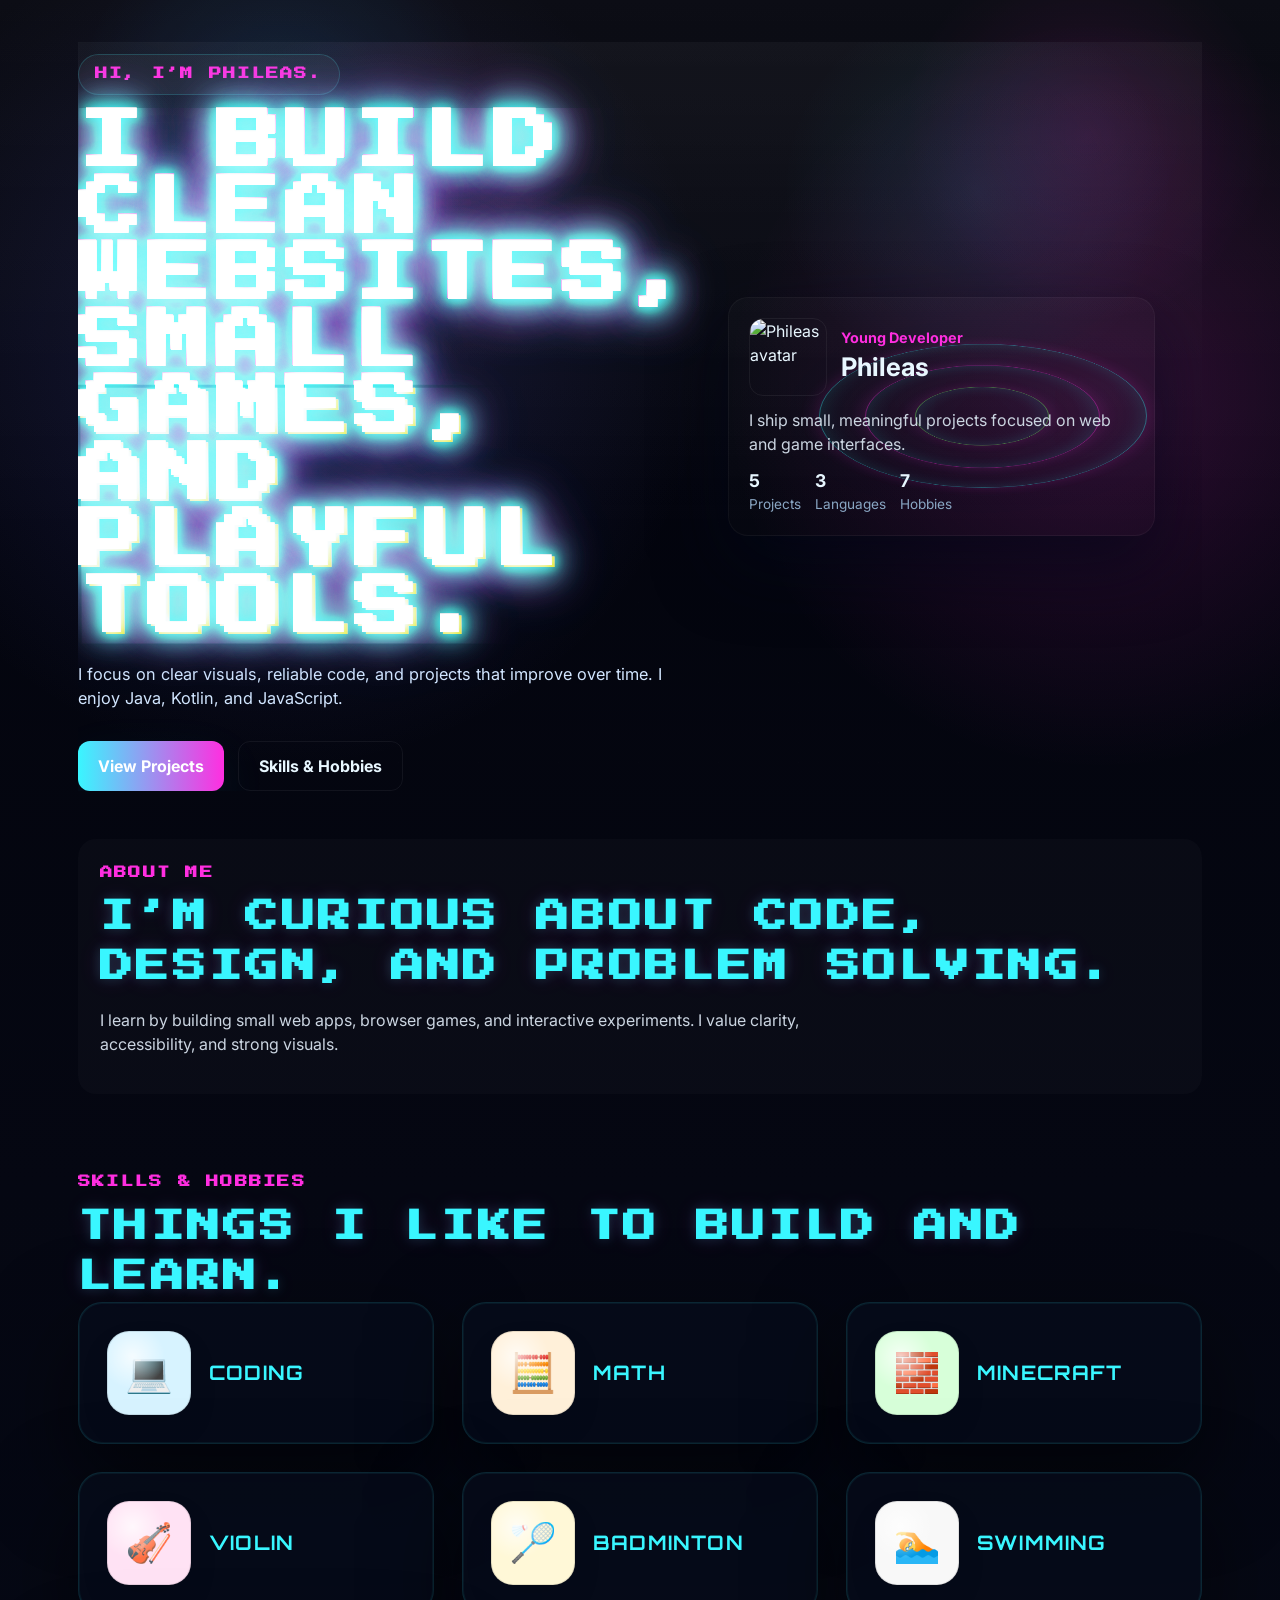
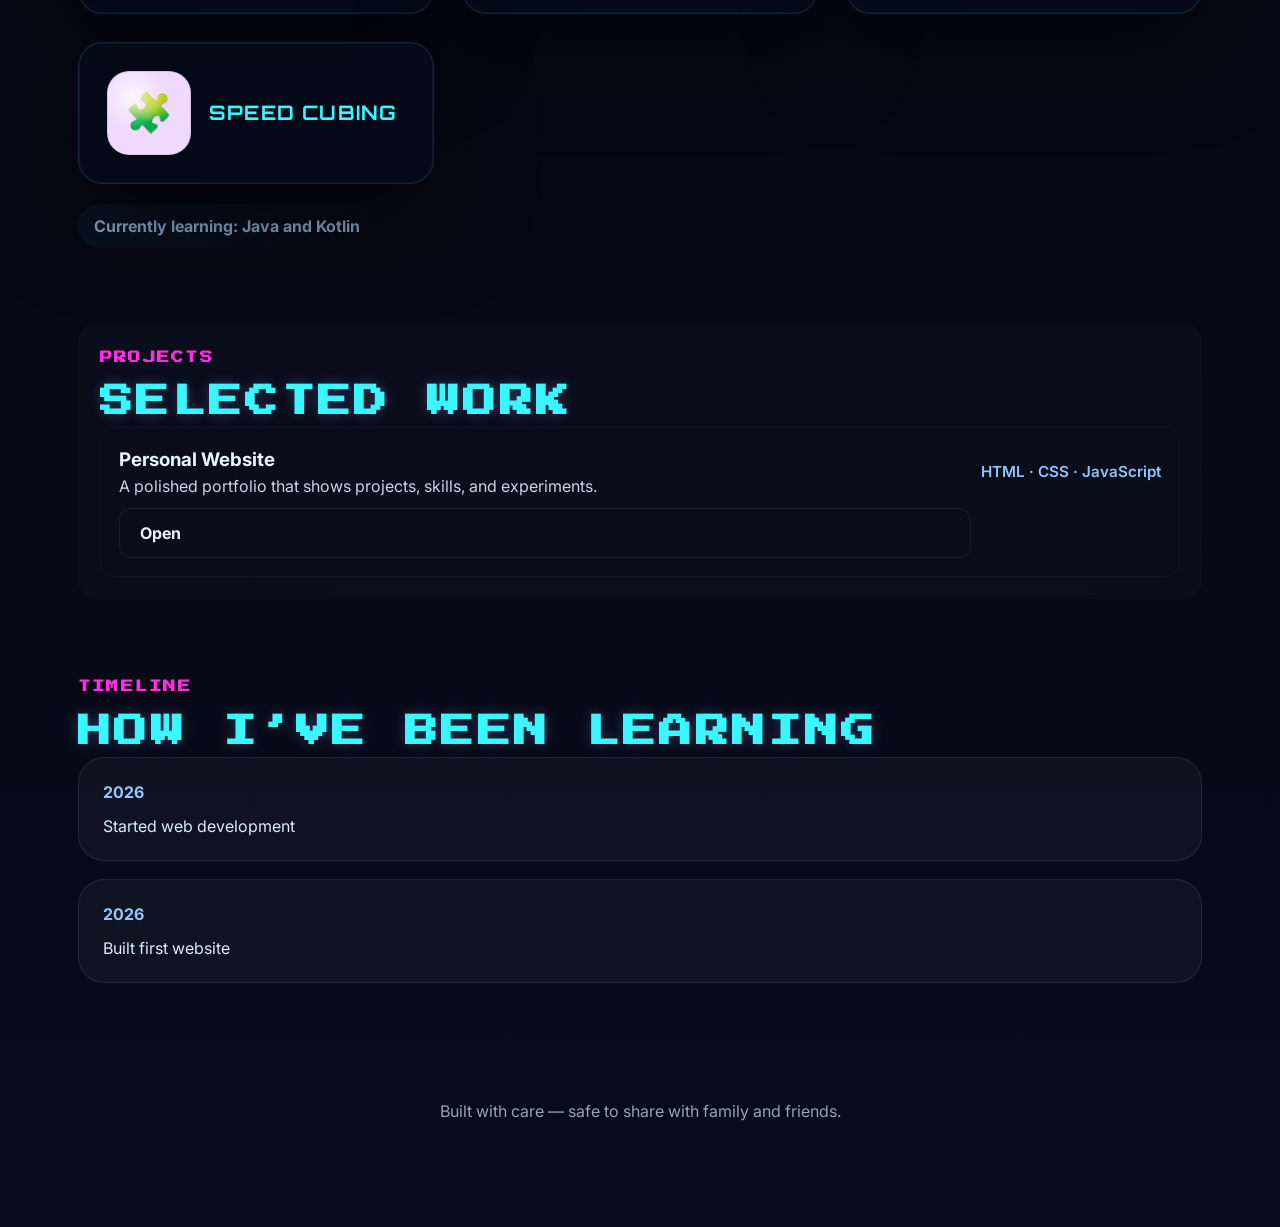
==== index.html @ 3a6cdeaa "Add files" ====
<!DOCTYPE html>
<html lang="en">
  <head>
    <meta charset="utf-8" />
    <meta name="viewport" content="width=device-width, initial-scale=1" />
    <title>Phileas — Young Creator</title>
    <link rel="preconnect" href="https://fonts.googleapis.com">
    <link rel="preconnect" href="https://fonts.gstatic.com" crossorigin>
    <link href="https://fonts.googleapis.com/css2?family=Orbitron:wght@400;700&family=Press+Start+2P&family=Inter:wght@400;600;700&display=swap" rel="stylesheet">
    <link rel="stylesheet" href="style.css">
  </head>
  <body>
    <div class="scroll-energy-bar" aria-hidden="true"></div>
    <div class="wrapper">
      <main class="container">
        <canvas id="cyberpunk-bg" class="cyberpunk-canvas" aria-hidden="true"></canvas>
        <section class="hero-section">
          <div class="hero-copy">
            <p class="eyebrow">Hi, I’m Phileas.</p>
            <h1 class="hero-title neon" data-text="I build clean websites, small games, and playful tools.">I build clean websites, small games, and playful tools.</h1>
            <p class="hero-text">I focus on clear visuals, reliable code, and projects that improve over time. I enjoy Java, Kotlin, and JavaScript.</p>
            <div class="hero-buttons">
              <a class="button button-primary" href="#projects">View Projects</a>
              <a class="button button-secondary" href="#skills">Skills & Hobbies</a>
            </div>
          </div>
          <aside class="hero-panel">
            <div class="holo-orbit" aria-hidden="true">
              <span></span>
              <span></span>
              <span></span>
            </div>
            <div class="profile-card">
              <div class="profile-top">
                <img class="avatar" src="https://via.placeholder.com/96" alt="Phileas avatar">
                <div>
                  <span class="profile-tag">Young Developer</span>
                  <h2>Phileas</h2>
                </div>
              </div>
              <p class="profile-blurb">I ship small, meaningful projects focused on web and game interfaces.</p>
              <div class="profile-stats">
                <div><strong>5</strong><span>Projects</span></div>
                <div><strong>3</strong><span>Languages</span></div>
                <div><strong>7</strong><span>Hobbies</span></div>
              </div>
            </div>
          </aside>
        </section>

        <section id="about" class="section section-light">
          <div class="section-heading">
            <span class="section-label">About me</span>
            <h2>I’m curious about code, design, and problem solving.</h2>
          </div>
          <p class="section-description">I learn by building small web apps, browser games, and interactive experiments. I value clarity, accessibility, and strong visuals.</p>
        </section>

        <section id="skills" class="section cyberpunk">
          <div class="section-heading">
            <span class="section-label">Skills & Hobbies</span>
            <h2 class="neon">Things I like to build and learn.</h2>
          </div>

          <div class="skill-grid">
            <button class="skill-card" type="button" data-title="Coding" data-detail="Building projects in Java, Kotlin and JavaScript — web apps, tools, and game logic." data-image="Coding mockup">
              <span class="skill-icon">💻</span>
              <div class="skill-content"><h3>CODING</h3></div>
            </button>

            <button class="skill-card" type="button" data-title="Math" data-detail="Using math to design mechanics and solve problems." data-image="Math visuals">
              <span class="skill-icon">🧮</span>
              <div class="skill-content"><h3>MATH</h3></div>
            </button>

            <button class="skill-card" type="button" data-title="Minecraft" data-detail="Creative and technical Minecraft builds and redstone systems." data-image="Minecraft builds">
              <span class="skill-icon">🧱</span>
              <div class="skill-content"><h3>MINECRAFT</h3></div>
            </button>

            <button class="skill-card" type="button" data-title="Violin" data-detail="Practicing violin pieces and performing." data-image="Violin practice">
              <span class="skill-icon">🎻</span>
              <div class="skill-content"><h3>VIOLIN</h3></div>
            </button>

            <button class="skill-card" type="button" data-title="Badminton" data-detail="Fast matches, drills, and fitness." data-image="Badminton action">
              <span class="skill-icon">🏸</span>
              <div class="skill-content"><h3>BADMINTON</h3></div>
            </button>

            <button class="skill-card" type="button" data-title="Swimming" data-detail="Training in the pool, building stamina, and improving technique." data-image="Swimming practice">
              <span class="skill-icon">🏊</span>
              <div class="skill-content"><h3>SWIMMING</h3></div>
            </button>

            <button class="skill-card" type="button" data-title="Speed Cubing" data-detail="Solving Rubik's cubes quickly with practiced algorithms." data-image="Speed cubing">
              <span class="skill-icon">🧩</span>
              <div class="skill-content"><h3>SPEED CUBING</h3></div>
            </button>
          </div>

          <div class="learning-pill">Currently learning: Java and Kotlin</div>

          <div class="skill-modal-overlay" aria-hidden="true">
            <div class="skill-modal" role="dialog" aria-modal="true" aria-labelledby="skill-modal-title">
              <button class="skill-modal-close" type="button" aria-label="Close">×</button>
              <span class="skill-modal-tag">Hobby</span>
              <h3 id="skill-modal-title" class="skill-modal-title">Title</h3>
              <div class="skill-modal-body">
                <div class="skill-modal-image">Image preview</div>
                <div>
                  <p class="skill-modal-text">Details will appear here when you click a card.</p>
                </div>
              </div>
            </div>
          </div>
        </section>

        <section id="projects" class="section section-light">
          <div class="section-heading">
            <span class="section-label">Projects</span>
            <h2>Selected work</h2>
          </div>
          <div class="project-grid">
            <article class="project-card">
              <div class="project-body">
                <h3>Personal Website</h3>
                <p>A polished portfolio that shows projects, skills, and experiments.</p>
              </div>
              <div class="project-meta">HTML · CSS · JavaScript</div>
              <a class="button button-secondary" href="#" aria-label="Open project">Open</a>
            </article>
          </div>
        </section>

        <section id="timeline" class="section">
          <div class="section-heading">
            <span class="section-label">Timeline</span>
            <h2>How I’ve been learning</h2>
          </div>
          <div class="timeline-list">
            <div class="timeline-item"><time>2026</time><p>Started web development</p></div>
            <div class="timeline-item"><time>2026</time><p>Built first website</p></div>
          </div>
        </section>
      </main>

      <footer class="footer">
        <div class="footer-inner"><p>Built with care — safe to share with family and friends.</p></div>
      </footer>
    </div>

    <script src="script.js"></script>
  </body>
</html>
---- style.css ----
:root{
  --bg-1:#03040b;
  --bg-2:#070c1a;
  --bg-3:#050712;
  --text:#e8f7ff;
  --muted:#8aa7c4;
  --accent-1:#39f6ff;
  --accent-2:#ff2ee0;
  --accent-3:#8a5cff;
  --accent-4:#7cff69;
  --accent-5:#ffd500;
  --accent-6:#6eb7ff;
  --panel:rgba(5,8,20,0.82);
  --panel-strong:rgba(8,12,28,0.95);
  --border-glow:rgba(57,246,255,0.16);
  color-scheme:dark;
  font-family:'Inter',system-ui,-apple-system,'Segoe UI',Roboto,'Helvetica Neue',Arial;
  background:radial-gradient(circle at 18% 12%,rgba(57,246,255,0.1),transparent 18%),radial-gradient(circle at 88% 14%,rgba(255,46,224,0.08),transparent 16%),var(--bg-1);
  color:var(--text);
  font-size:16px;
  line-height:1.5;
}

*{box-sizing:border-box}
body, body *{user-select:none;-webkit-user-select:none}
html{scroll-behavior:smooth}
body{margin:0;min-height:100vh;background:radial-gradient(circle at 22% 12%,rgba(99,102,241,0.18),transparent 16%),radial-gradient(circle at 86% 14%,rgba(255,46,224,0.16),transparent 14%),linear-gradient(180deg,#02030b,#050712 42%,#070c1a);}color:var(--text);}
body::before{content:'';position:fixed;inset:0;background-image:linear-gradient(rgba(255,255,255,0.06) 1px,transparent 1px),linear-gradient(90deg,rgba(255,255,255,0.06) 1px,transparent 1px);background-size:120px 120px;opacity:.16;pointer-events:none;}
body::after{content:'';position:fixed;inset:0;background:radial-gradient(circle at 22% 12%,rgba(56,189,248,0.16),transparent 16%),radial-gradient(circle at 85% 15%,rgba(255,46,224,0.16),transparent 14%),linear-gradient(180deg,rgba(255,255,255,0.05),transparent 60%);opacity:.72;pointer-events:none;mix-blend-mode:screen;animation:bgPulse 10s infinite alternate;}

.hero-section{display:grid;grid-template-columns:1.1fr 0.9fr;gap:28px;align-items:center;position:relative;overflow:hidden;min-height:500px;z-index:2}
.hero-section::before{content:'';position:absolute;inset:0;background:radial-gradient(circle at 30% 20%,rgba(255,46,224,0.12),transparent 20%),radial-gradient(circle at 80% 20%,rgba(56,189,248,0.1),transparent 18%),linear-gradient(180deg,rgba(255,255,255,0.04),transparent 65%);pointer-events:none;mix-blend-mode:screen;}
.hero-section::after{content:'';position:absolute;inset:0;background-image:linear-gradient(rgba(255,255,255,0.06) 1px,transparent 1px),linear-gradient(90deg,rgba(255,255,255,0.06) 1px,transparent 1px);background-size:80px 80px;opacity:.12;pointer-events:none;transform:translateZ(0);}

.wrapper{max-width:1180px;margin:0 auto;padding:42px 28px 56px}
.container{display:flex;flex-direction:column;gap:48px;position:relative;}

.hero-copy{max-width:680px}
.eyebrow{display:inline-block;margin-bottom:14px;padding:10px 16px;background:rgba(255,255,255,0.04);border:1px solid rgba(57,246,255,0.18);border-radius:999px;color:var(--accent-2);font-family:'Press Start 2P',monospace;font-weight:700;font-size:.78rem;letter-spacing:.18em;text-transform:uppercase;}
.hero-title{margin:0;font-family:'Press Start 2P','Orbitron',sans-serif;font-size:clamp(2.8rem,5vw,4.8rem);line-height:1.04;letter-spacing:.16em;text-transform:uppercase;color:#fff;position:relative;}
.hero-title.neon{color:#f4f8ff;text-shadow:0 0 12px rgba(57,246,255,0.85),0 0 28px rgba(57,246,255,0.7),0 0 45px rgba(255,46,224,0.6),0 0 65px rgba(138,92,255,0.35);animation:neon-flicker 2.3s infinite alternate;filter:brightness(1.3) saturate(1.2) drop-shadow(0 0 12px rgba(57,246,255,0.7));letter-spacing:0.08em;}
.hero-title.neon::before,.hero-title.neon::after{content:attr(data-text);position:absolute;left:0;top:0;width:100%;height:100%;opacity:.85;mix-blend-mode:screen;}
.hero-title.neon::before{color:var(--accent-2);clip-path:inset(0 0 48% 0);transform:translate(-1px,-1px) skew(-0.4deg);animation:glitch 1.9s infinite linear alternate-reverse, huePulse 3.4s infinite alternate;}
.hero-title.neon::after{color:var(--accent-5);clip-path:inset(52% 0 0 0);transform:translate(2px,2px) skew(0.4deg);animation:glitch 1.5s infinite linear alternate-reverse, hueShift 3.2s infinite alternate;}
.hero-text{margin:20px 0 30px;color:#d2e6ff;font-size:1.02rem;max-width:680px;}
.hero-buttons{display:flex;flex-wrap:wrap;gap:14px}

.button{display:inline-flex;align-items:center;gap:10px;padding:12px 20px;border-radius:12px;font-weight:700;text-decoration:none;border:none;cursor:pointer}
.button-primary{background:linear-gradient(90deg,var(--accent-1),var(--accent-2));color:#fff;box-shadow:0 18px 50px rgba(56,189,248,0.08)}
.button-secondary{background:transparent;color:var(--text);border:1px solid rgba(255,255,255,0.06)}
.button:hover{transform:translateY(-3px)}

.hero-panel{display:flex;justify-content:flex-end}
.profile-card{width:100%;padding:20px;border-radius:20px;background:linear-gradient(180deg,rgba(255,255,255,0.02),rgba(255,255,255,0.01));border:1px solid rgba(255,255,255,0.04);box-shadow:0 28px 70px rgba(2,6,23,0.6)}
.profile-top{display:flex;gap:14px;align-items:center}
.avatar{width:78px;height:78px;border-radius:14px;object-fit:cover;border:1px solid rgba(255,255,255,0.06)}
.profile-tag{display:block;color:var(--accent-2);font-weight:700;font-size:.9rem}
.profile-card h2{margin:0;font-size:1.6rem}
.profile-blurb{color:#cbd5e1;margin:12px 0}
.profile-stats{display:flex;gap:14px;margin-top:12px}
.profile-stats div{display:flex;flex-direction:column}
.profile-stats strong{font-size:1.1rem}
.profile-stats span{color:var(--muted);font-size:.85rem}

.section{padding:28px 0}
.section-light{background:rgba(255,255,255,0.02);border-radius:18px;padding:22px}
.section-label{display:inline-block;margin-bottom:10px;color:var(--accent-2);letter-spacing:.18em;text-transform:uppercase;font-weight:800;font-size:.78rem;font-family:'Press Start 2P',monospace;}
.section-heading h2{margin:0;font-family:'Press Start 2P','Orbitron',sans-serif;font-size:clamp(1.6rem,2.6vw,2.2rem);letter-spacing:.1em;color:var(--accent-1);text-transform:uppercase;text-shadow:0 0 12px rgba(57,246,255,0.18),0 0 22px rgba(255,46,224,0.14);}
.section-description{max-width:760px;color:#cbd5e1}

.skill-grid{display:grid;grid-template-columns:repeat(auto-fit,minmax(280px,1fr));gap:28px}
.skill-card{display:flex;flex-direction:row;align-items:center;gap:18px;padding:28px;border-radius:24px;background:rgba(7,11,26,0.82);border:1px solid rgba(57,246,255,0.12);box-shadow:0 34px 90px rgba(0,0,0,0.55),inset 0 0 0 1px rgba(57,246,255,0.06);transition:transform .18s ease,box-shadow .18s ease;cursor:pointer;text-align:left}
.skill-card:hover{transform:translateY(-6px);box-shadow:0 44px 120px rgba(0,0,0,0.6),0 0 50px rgba(57,246,255,0.1)}
.skill-icon{width:84px;height:84px;border-radius:22px;display:grid;place-items:center;font-size:2.4rem;color:#111;background:#f8f8f8;border:1px solid rgba(0,0,0,0.1);box-shadow:0 14px 30px rgba(0,0,0,0.08);position:relative;transition:transform .18s ease,box-shadow .18s ease}
.skill-icon::before{content:'';position:absolute;inset:0;background:radial-gradient(circle at 30% 30%,rgba(255,255,255,0.82),transparent 40%);border-radius:22px;opacity:0.9;pointer-events:none}
.skill-card:hover .skill-icon{transform:translateY(-2px);box-shadow:0 24px 50px rgba(0,0,0,0.14)}
.skill-card[data-title="Coding"] .skill-icon{background:#d7f3ff}
.skill-card[data-title="Math"] .skill-icon{background:#fff0d9}
.skill-card[data-title="Minecraft"] .skill-icon{background:#d7ffd9}
.skill-card[data-title="Violin"] .skill-icon{background:#ffe2f4}
.skill-card[data-title="Badminton"] .skill-icon{background:#fff8d7}
.skill-card[data-title="Speed Cubing"] .skill-icon{background:#f0d9ff}
.skill-content h3{margin:0;font-family:'Orbitron',sans-serif;font-size:1.25rem;letter-spacing:.06em;text-transform:uppercase;color:var(--accent-1)}
.skill-sub{margin:6px 0 0;color:var(--muted);font-size:.92rem}

.learning-pill{display:inline-flex;margin-top:20px;padding:10px 16px;border-radius:999px;background:linear-gradient(90deg,rgba(56,189,248,0.06),transparent);color:var(--muted);font-weight:700}

.project-grid{display:grid;grid-template-columns:repeat(auto-fit,minmax(260px,1fr));gap:18px}
.project-card{display:grid;grid-template-columns:1fr auto;gap:10px;padding:18px;border-radius:14px;background:var(--card);border:1px solid rgba(255,255,255,0.03);align-items:center}
.project-card h3{margin:0}
.project-meta{color:var(--accent-2);font-weight:700}

.timeline-list{display:grid;gap:12px}
.timeline-item{display:flex;gap:12px;align-items:center;padding:14px;border-radius:12px;background:rgba(255,255,255,0.02);border:1px solid rgba(255,255,255,0.03)}
.timeline-item time{color:var(--accent-1);font-weight:800}

.footer{margin-top:30px;padding:28px 0;text-align:center;color:var(--muted)}

/* modal */
.skill-modal-overlay{position:fixed;inset:0;display:none;align-items:center;justify-content:center;background:rgba(0,0,0,0.82);z-index:20000;padding:20px;isolation:isolate}
.skill-modal-overlay.open{display:flex}
.skill-modal{width:min(920px,96vw);background:linear-gradient(180deg,var(--bg-2),var(--bg-1));padding:26px;border-radius:16px;border:1px solid rgba(255,255,255,0.06);box-shadow:0 40px 140px rgba(2,6,23,0.8);max-height:92vh;overflow:auto}
.skill-modal-close{position:absolute;right:26px;top:18px;background:rgba(255,255,255,0.03);border:none;color:var(--text);width:40px;height:40px;border-radius:999px;font-size:1.2rem;cursor:pointer}
.skill-modal-tag{display:inline-block;color:var(--accent-2);font-weight:800;letter-spacing:.12em}
.skill-modal-title{margin:6px 0 0;font-size:clamp(1.6rem,2.6vw,2.4rem)}
.skill-modal-body{display:grid;gap:18px;margin-top:16px}
.skill-modal-image{min-height:220px;border-radius:12px;background:rgba(255,255,255,0.02);display:grid;place-items:center;color:var(--muted)}
.skill-modal-text{color:#dbeafe}

@keyframes glitch{0%{transform:translate(0,0) skew(0deg)}10%{transform:translate(-1px,-1px) skew(-0.4deg)}20%{transform:translate(1px,2px) skew(0.3deg)}30%{transform:translate(-1px,1px) skew(-0.2deg)}40%{transform:translate(2px,-2px) skew(0.5deg)}50%{transform:translate(-2px,1px) skew(-0.4deg)}60%{transform:translate(1px,-1px) skew(0.2deg)}70%{transform:translate(-1px,2px) skew(-0.5deg)}80%{transform:translate(1px,-2px) skew(0.3deg)}90%{transform:translate(-2px,1px) skew(-0.4deg)}100%{transform:translate(0,0) skew(0deg)}}

@keyframes neon-flicker{0%,100%{opacity:1;text-shadow:0 0 22px rgba(57,246,255,0.7),0 0 32px rgba(255,46,224,0.4),0 0 48px rgba(138,92,255,0.24)}8%{opacity:.9;text-shadow:0 0 12px rgba(57,246,255,0.4),0 0 18px rgba(255,46,224,0.22),0 0 26px rgba(138,92,255,0.16)}15%{opacity:.92;text-shadow:0 0 20px rgba(57,246,255,0.65),0 0 30px rgba(255,46,224,0.28),0 0 42px rgba(138,92,255,0.2)}25%{opacity:.86;text-shadow:0 0 10px rgba(57,246,255,0.33),0 0 14px rgba(255,46,224,0.18)}35%{opacity:.96;text-shadow:0 0 24px rgba(57,246,255,0.72),0 0 34px rgba(255,46,224,0.36)}50%{opacity:.88;text-shadow:0 0 14px rgba(57,246,255,0.48),0 0 20px rgba(255,46,224,0.26)}}

@keyframes hueShift{0%{filter:hue-rotate(0deg)}20%{filter:hue-rotate(18deg)}40%{filter:hue-rotate(-8deg)}60%{filter:hue-rotate(12deg)}80%{filter:hue-rotate(-10deg)}100%{filter:hue-rotate(0deg)}}

@keyframes huePulse{0%{opacity:.88;color:var(--accent-2);text-shadow:0 0 18px rgba(255,46,224,0.5),0 0 28px rgba(255,213,88,0.28)}25%{opacity:.94;color:var(--accent-5);text-shadow:0 0 22px rgba(255,213,88,0.65),0 0 34px rgba(56,189,248,0.32)}50%{opacity:.92;color:var(--accent-6);text-shadow:0 0 20px rgba(94,181,255,0.65),0 0 30px rgba(255,46,224,0.28)}75%{opacity:.96;color:var(--accent-4);text-shadow:0 0 24px rgba(124,255,105,0.6),0 0 36px rgba(255,213,88,0.22)}100%{opacity:.9;color:var(--accent-3);text-shadow:0 0 18px rgba(138,92,255,0.5),0 0 28px rgba(57,246,255,0.24)}}

@keyframes bgPulse{0%{opacity:.68}50%{opacity:.82}100%{opacity:.68}}

@media(max-width:900px){.hero-section{grid-template-columns:1fr}.hero-panel{justify-content:center}.skill-grid{grid-template-columns:repeat(auto-fit,minmax(220px,1fr))}}
@media(max-width:640px){.wrapper{padding:20px}.skill-card{flex-direction:column;align-items:center;text-align:center}}

/* legacy adjustments kept below for compatibility */
.project-card p{margin:0;color:#cbd5e1}
.project-meta{color:#93c5fd;font-size:0.95rem;font-weight:600}
.timeline-list{display:grid;gap:18px}
.timeline-item{display:grid;gap:10px;padding:22px 24px;border-radius:26px;background:rgba(255,255,255,0.04);border:1px solid rgba(255,255,255,0.08)}
.timeline-item time{color:#93c5fd;font-weight:700}
.timeline-item p{margin:0;color:#dbeafe}
.footer{margin-top:40px;padding:32px 0;text-align:center;color:#94a3b8}

@media (max-width: 900px){.hero-section{grid-template-columns:1fr}.hero-panel{justify-content:center}}
@media (max-width: 640px){.wrapper{padding:24px 16px 32px}.hero-copy h1{font-size:2.6rem}.project-card,.timeline-item,.skill-card,.section-light{padding:22px}}

.project-card p {
  margin: 0;
  color: #cbd5e1;
}

.project-meta {
  color: #93c5fd;
  font-size: 0.95rem;
  font-weight: 600;
}

.timeline-list {
  display: grid;
  gap: 18px;
}

.timeline-item {
  display: grid;
  gap: 10px;
  padding: 22px 24px;
  border-radius: 26px;
  background: rgba(255, 255, 255, 0.04);
  border: 1px solid rgba(255, 255, 255, 0.08);
}

.timeline-item time {
  color: #93c5fd;
  font-weight: 700;
}

.timeline-item p {
  margin: 0;
  color: #dbeafe;
}

.footer {
  margin-top: 40px;
  padding: 32px 0;
  text-align: center;
  color: #94a3b8;
}

@media (max-width: 900px) {
  .hero-section {
    grid-template-columns: 1fr;
  }
  .hero-panel {
    justify-content: center;
  }
}

@media (max-width: 640px) {
  .wrapper {
    padding: 24px 16px 32px;
  }
  .hero-copy h1 {
    font-size: 2.6rem;
  }
  .project-card,
  .timeline-item,
  .skill-card,
  .section-light {
    padding: 22px;
  }
}

/* Cyberpunk Canvas Background */
.cyberpunk-canvas {
  position: absolute;
  top: 0;
  left: 0;
  width: 100%;
  height: 100%;
  display: block;
  z-index: 0;
  opacity: 0.35;
  pointer-events: auto;
  filter: blur(0.8px);
}

/* Focus and accessibility styles for interactive cards and modal */
.skill-card:focus{outline:3px solid rgba(56,189,248,0.18);box-shadow:0 12px 40px rgba(56,189,248,0.06);transform:translateY(-6px)}
.skill-card:focus-visible{outline:3px solid rgba(56,189,248,0.28)}
.skill-card{transition:transform .18s ease,box-shadow .18s ease,outline-color .12s ease}
.skill-modal-close:focus{outline:3px solid rgba(138,92,255,0.14)}
.skill-modal{position:relative}


/* Glitch cursor */
@media (pointer: fine) {
  body.custom-cursor-enabled,
  body.custom-cursor-enabled * {
    cursor: none;
  }

  .glitch-cursor,
  .glitch-cursor-trail,
  .glitch-click-shard,
  .cursor-fire-particle,
  .cursor-shockwave,
  .cursor-screen-tear {
    position: fixed;
    left: 0;
    top: 0;
    pointer-events: none;
    z-index: 21000;
    mix-blend-mode: screen;
  }

  .glitch-cursor {
    width: 34px;
    height: 44px;
    opacity: 0;
    transform: translate3d(-100px, -100px, 0);
    transition: opacity .14s ease, filter .12s ease;
    filter: drop-shadow(0 0 10px rgba(57,246,255,.9)) drop-shadow(0 0 18px rgba(255,46,224,.55));
  }

  .glitch-cursor.is-visible {
    opacity: 1;
  }

  .glitch-cursor::before,
  .glitch-cursor::after,
  .glitch-cursor-core {
    content: "";
    position: absolute;
    inset: 0;
    clip-path: polygon(0 0, 0 37px, 9px 29px, 15px 43px, 21px 40px, 15px 27px, 30px 27px);
  }

  .glitch-cursor-core {
    background: linear-gradient(135deg, #f4f8ff 0%, #39f6ff 48%, #ff2ee0 100%);
    border: 1px solid rgba(255,255,255,.92);
    transition: transform .08s ease;
  }

  .glitch-cursor::before {
    background: #ff2ee0;
    transform: translate(3px, 1px);
    opacity: .72;
    animation: cursorGlitchA .72s steps(2, end) infinite;
  }

  .glitch-cursor::after {
    background: #39f6ff;
    transform: translate(-3px, -1px);
    opacity: .68;
    animation: cursorGlitchB .58s steps(2, end) infinite;
  }

  .glitch-cursor.is-hovering {
    filter: drop-shadow(0 0 14px rgba(124,255,105,.9)) drop-shadow(0 0 22px rgba(57,246,255,.65));
  }

  .glitch-cursor.is-clicking .glitch-cursor-core {
    animation: cursorClickGlitch .2s steps(2, end) infinite;
    transform: scale(.78) skew(-12deg);
  }

  .glitch-cursor-trail {
    width: 18px;
    height: 5px;
    opacity: 0;
    background: var(--trail-color, #39f6ff);
    box-shadow: 0 0 12px var(--trail-color, #39f6ff);
    transform: translate3d(-100px, -100px, 0);
  }

  .glitch-cursor-trail.is-active {
    animation: cursorTrail .42s steps(4, end) forwards;
  }

  .glitch-click-shard {
    width: 24px;
    height: 4px;
    background: var(--burst-color, #ff2ee0);
    box-shadow: 0 0 14px var(--burst-color, #ff2ee0), 0 0 26px rgba(255,255,255,.35);
    transform: translate(-50%, -50%);
    animation: cursorClickBurst .38s steps(5, end) forwards;
  }

  .cursor-shockwave {
    width: 18px;
    height: 18px;
    border: 2px solid rgba(57,246,255,.95);
    border-radius: 50%;
    box-shadow: 0 0 18px rgba(57,246,255,.85), inset 0 0 14px rgba(255,46,224,.5);
    transform: translate(-50%, -50%);
    animation: cursorShockwave .48s ease-out forwards;
  }

  .cursor-screen-tear {
    width: var(--tear-width, 160px);
    height: 6px;
    background: linear-gradient(90deg, transparent, rgba(57,246,255,.9), rgba(255,46,224,.95), transparent);
    box-shadow: 0 0 16px rgba(57,246,255,.8), 0 0 24px rgba(255,46,224,.55);
    transform: translate(-50%, -50%) skewX(-18deg);
    animation: cursorScreenTear .22s steps(3, end) forwards;
  }

  .cursor-fire-particle {
    width: var(--fire-size, 7px);
    height: var(--fire-size, 7px);
    border-radius: 50% 50% 45% 45%;
    background: radial-gradient(circle at 35% 30%, #fff7a8 0 18%, var(--fire-color, #ff7a18) 42%, #ff2d00 100%);
    box-shadow: 0 0 10px var(--fire-color, #ff7a18), 0 0 20px rgba(255,45,0,.55);
    transform: translate(-50%, -50%);
    animation: cursorFireFall var(--fire-duration, .78s) ease-in forwards;
  }
}

@keyframes cursorGlitchA {
  0%, 100% { transform: translate(3px, 1px); clip-path: polygon(0 0, 0 37px, 9px 29px, 15px 43px, 21px 40px, 15px 27px, 30px 27px); }
  34% { transform: translate(6px, -2px); clip-path: polygon(0 0, 0 16px, 30px 16px, 30px 25px, 14px 25px, 21px 40px, 15px 43px, 9px 29px, 0 37px); }
  68% { transform: translate(1px, 3px); }
}

@keyframes cursorGlitchB {
  0%, 100% { transform: translate(-3px, -1px); }
  42% { transform: translate(-6px, 2px); }
  72% { transform: translate(2px, -3px); clip-path: polygon(0 0, 0 37px, 9px 29px, 15px 43px, 21px 40px, 15px 27px, 30px 27px); }
}

@keyframes cursorClickGlitch {
  0%, 100% { clip-path: polygon(0 0, 0 37px, 9px 29px, 15px 43px, 21px 40px, 15px 27px, 30px 27px); filter: hue-rotate(0deg); }
  50% { clip-path: polygon(0 0, 0 15px, 30px 15px, 30px 27px, 15px 27px, 21px 40px, 15px 43px, 9px 29px, 0 37px); filter: hue-rotate(70deg); }
}

@keyframes cursorTrail {
  0% { opacity: .9; transform: translate3d(-50%, -50%, 0) rotate(0deg) scaleX(1); }
  100% { opacity: 0; transform: translate3d(var(--trail-x), var(--trail-y), 0) rotate(var(--trail-rotate)) scaleX(.25); }
}

@keyframes cursorClickBurst {
  0% { opacity: .95; transform: translate(-50%, -50%) scaleX(.5) rotate(0deg); }
  100% { opacity: 0; transform: translate(calc(-50% + var(--burst-x)), calc(-50% + var(--burst-y))) scaleX(1.8) rotate(22deg); }
}

@keyframes cursorFireFall {
  0% { opacity: .95; transform: translate(-50%, -50%) scale(1) rotate(0deg); }
  45% { opacity: .85; transform: translate(calc(-50% + var(--fire-drift)), 34px) scale(.75) rotate(14deg); }
  100% { opacity: 0; transform: translate(calc(-50% + var(--fire-drift)), calc(-50% + var(--fire-drop))) scale(.25) rotate(32deg); }
}


@keyframes cursorShockwave {
  0% { opacity: .95; transform: translate(-50%, -50%) scale(.35); }
  72% { opacity: .55; transform: translate(-50%, -50%) scale(3.8); }
  100% { opacity: 0; transform: translate(-50%, -50%) scale(5.4); }
}

@keyframes cursorScreenTear {
  0% { opacity: .95; clip-path: inset(0 45% 0 45%); transform: translate(-50%, -50%) skewX(-18deg); }
  45% { opacity: .9; clip-path: inset(0 0 0 0); transform: translate(calc(-50% - 12px), calc(-50% + 4px)) skewX(22deg); }
  100% { opacity: 0; clip-path: inset(0 0 0 0); transform: translate(calc(-50% + 16px), calc(-50% - 3px)) skewX(-28deg); }
}


/* Whole-page ambient effects */
.ambient-effects {
  position: fixed;
  inset: 0;
  pointer-events: none;
  z-index: 3;
  overflow: hidden;
  mix-blend-mode: screen;
}

.ambient-spark {
  position: absolute;
  width: 3px;
  height: 26px;
  border-radius: 999px;
  opacity: 0;
  background: linear-gradient(180deg, transparent, var(--spark-color, #39f6ff), transparent);
  box-shadow: 0 0 12px var(--spark-color, #39f6ff), 0 0 28px rgba(255,255,255,.18);
  transform: translate3d(0, 0, 0) rotate(18deg);
  animation: ambientSpark var(--spark-duration, 8s) linear infinite;
  animation-delay: var(--spark-delay, 0s);
}

.boot-glitch-flash {
  position: fixed;
  inset: 0;
  pointer-events: none;
  z-index: 9998;
  background: repeating-linear-gradient(180deg, rgba(57,246,255,.18) 0 1px, transparent 1px 7px), linear-gradient(90deg, rgba(255,46,224,.2), transparent 42%, rgba(57,246,255,.18));
  mix-blend-mode: screen;
  animation: bootGlitch .8s steps(5, end) forwards;
}

body::before {
  transform: translateY(calc(var(--scroll-energy, 0) * -24px));
}

body::after {
  filter: saturate(calc(1.05 + var(--scroll-energy, 0) * .45)) hue-rotate(calc(var(--scroll-energy, 0) * 18deg));
}

.section, .profile-card, .skill-card, .project-card, .timeline-item {
  animation: panelSignal 5.8s ease-in-out infinite;
}

.skill-card:nth-child(2n), .project-card:nth-child(2n), .timeline-item:nth-child(2n) {
  animation-delay: -2.4s;
}

@keyframes ambientSpark {
  0% { opacity: 0; transform: translate3d(0, 18vh, 0) rotate(18deg) scaleY(.4); }
  12% { opacity: .8; }
  58% { opacity: .45; }
  100% { opacity: 0; transform: translate3d(var(--spark-drift, 40px), -120vh, 0) rotate(18deg) scaleY(1.25); }
}

@keyframes bootGlitch {
  0% { opacity: .95; clip-path: inset(0 0 82% 0); transform: translateX(-18px); }
  18% { clip-path: inset(18% 0 48% 0); transform: translateX(12px); }
  38% { clip-path: inset(46% 0 28% 0); transform: translateX(-8px); }
  64% { opacity: .55; clip-path: inset(8% 0 12% 0); transform: translateX(4px); }
  100% { opacity: 0; clip-path: inset(0 0 0 0); transform: translateX(0); }
}

@keyframes panelSignal {
  0%, 100% { filter: none; }
  48% { filter: none; }
  50% { filter: drop-shadow(0 0 8px rgba(57,246,255,.08)); }
  52% { filter: none; }
}


/* Extra showcase effects */
@property --beam-angle {
  syntax: "<angle>";
  inherits: false;
  initial-value: 0deg;
}

.scroll-energy-bar {
  position: fixed;
  left: 0;
  top: 0;
  width: calc(var(--scroll-energy, 0) * 100%);
  height: 4px;
  z-index: 10000;
  pointer-events: none;
  background: linear-gradient(90deg, #39f6ff, #7cff69, #ffd500, #ff2ee0);
  box-shadow: 0 0 16px rgba(57,246,255,.9), 0 0 32px rgba(255,46,224,.55);
  transition: width .12s linear;
}

.hero-panel {
  position: relative;
  perspective: 900px;
}

.holo-orbit {
  position: absolute;
  width: min(420px, 76vw);
  aspect-ratio: 1;
  right: -38px;
  top: 50%;
  transform: translateY(-50%);
  pointer-events: none;
  z-index: -1;
  filter: drop-shadow(0 0 18px rgba(57,246,255,.35));
}

.holo-orbit span {
  position: absolute;
  inset: 11%;
  border: 1px solid rgba(57,246,255,.38);
  border-radius: 50%;
  transform: rotateX(64deg) rotateZ(0deg);
  animation: holoOrbit 6s linear infinite;
  box-shadow: inset 0 0 24px rgba(57,246,255,.14), 0 0 20px rgba(255,46,224,.16);
}

.holo-orbit span:nth-child(2) {
  inset: 22%;
  border-color: rgba(255,46,224,.4);
  animation-duration: 4.2s;
  animation-direction: reverse;
}

.holo-orbit span:nth-child(3) {
  inset: 34%;
  border-color: rgba(124,255,105,.42);
  animation-duration: 7.4s;
}

.profile-card,
.skill-card,
.project-card,
.timeline-item,
.section-light {
  position: relative;
  overflow: hidden;
  isolation: isolate;
}

.profile-card::before,
.skill-card::before,
.project-card::before,
.timeline-item::before,
.section-light::before {
  content: "";
  position: absolute;
  inset: -2px;
  background: conic-gradient(from var(--beam-angle, 0deg), transparent 0 28%, rgba(57,246,255,.65), rgba(255,46,224,.62), transparent 58% 100%);
  opacity: 0;
  z-index: 0;
  animation: borderBeam 5.4s linear infinite;
}

.profile-card::after,
.skill-card::after,
.project-card::after,
.timeline-item::after,
.section-light::after {
  content: "";
  position: absolute;
  inset: 1px;
  border-radius: inherit;
  background: linear-gradient(135deg, rgba(255,255,255,.16), transparent 34%, rgba(57,246,255,.08) 50%, transparent 66%);
  opacity: 0;
  transform: translateX(-34%) skewX(-18deg);
  transition: opacity .22s ease, transform .34s ease;
  pointer-events: none;
  z-index: 1;
}

.profile-card:hover::before,
.skill-card:hover::before,
.project-card:hover::before,
.timeline-item:hover::before,
.section-light:hover::before {
  opacity: .72;
}

.profile-card:hover::after,
.skill-card:hover::after,
.project-card:hover::after,
.timeline-item:hover::after,
.section-light:hover::after {
  opacity: .75;
  transform: translateX(36%) skewX(-18deg);
}

.profile-card,
.skill-card {
  transform-style: preserve-3d;
  transform: rotateX(var(--tilt-y, 0deg)) rotateY(var(--tilt-x, 0deg)) translateY(var(--lift, 0));
}

.profile-card:hover,
.skill-card:hover {
  --lift: -6px;
}

.skill-card .skill-icon,
.profile-top,
.profile-blurb,
.profile-stats,
.skill-content,
.project-body,
.project-meta,
.timeline-item > *,
.section-heading,
.section-description {
  position: relative;
  z-index: 2;
}

.skill-icon {
  animation: iconFloat 3.8s ease-in-out infinite;
}

.skill-card:nth-child(2n) .skill-icon {
  animation-delay: -1.4s;
}

.button {
  position: relative;
  overflow: hidden;
  transition: transform .18s ease, box-shadow .18s ease, border-color .18s ease;
}

.button::after {
  content: "";
  position: absolute;
  inset: -40% -70%;
  background: linear-gradient(110deg, transparent 35%, rgba(255,255,255,.72), transparent 65%);
  transform: translateX(-70%) rotate(8deg);
  transition: transform .48s ease;
  pointer-events: none;
}

.button:hover::after {
  transform: translateX(70%) rotate(8deg);
}

.button-primary:hover {
  box-shadow: 0 0 28px rgba(57,246,255,.34), 0 0 54px rgba(255,46,224,.22);
}

.hero-title.neon {
  animation: neon-flicker 2.3s infinite alternate, titleHover 7s ease-in-out infinite;
}

.skill-modal {
  box-shadow: 0 40px 140px rgba(2,6,23,0.8), 0 0 58px rgba(57,246,255,.16), inset 0 0 34px rgba(255,46,224,.08);
}

.skill-modal-image {
  position: relative;
  overflow: hidden;
  border: 1px solid rgba(57,246,255,.22);
  background: radial-gradient(circle at 50% 34%, rgba(57,246,255,.18), transparent 28%), linear-gradient(135deg, rgba(255,46,224,.1), rgba(124,255,105,.08));
  text-shadow: 0 0 14px rgba(57,246,255,.7);
}

.skill-modal-image::before,
.skill-modal-image::after {
  content: "";
  position: absolute;
  inset: 0;
  pointer-events: none;
}

.skill-modal-image::before {
  background-image: linear-gradient(rgba(255,255,255,.08) 1px, transparent 1px), linear-gradient(90deg, rgba(255,255,255,.08) 1px, transparent 1px);
  background-size: 24px 24px;
  animation: modalGrid 2.6s linear infinite;
}

.skill-modal-image::after {
  background: linear-gradient(180deg, transparent, rgba(57,246,255,.28), transparent);
  height: 38%;
  animation: modalScan 2.4s ease-in-out infinite;
}

.code-glyph {
  position: fixed;
  top: -32px;
  left: var(--glyph-left, 50vw);
  z-index: 4;
  pointer-events: none;
  color: var(--glyph-color, #39f6ff);
  font-family: 'Press Start 2P', monospace;
  font-size: var(--glyph-size, 12px);
  text-shadow: 0 0 12px currentColor;
  opacity: .74;
  mix-blend-mode: screen;
  animation: glyphFall var(--glyph-duration, 8s) linear infinite;
  animation-delay: var(--glyph-delay, 0s);
}

@keyframes holoOrbit {
  0% { transform: rotateX(64deg) rotateZ(0deg) scale(.98); }
  50% { filter: hue-rotate(54deg); }
  100% { transform: rotateX(64deg) rotateZ(360deg) scale(.98); }
}

@keyframes borderBeam {
  to { --beam-angle: 360deg; }
}

@keyframes iconFloat {
  0%, 100% { transform: translateY(0) rotate(0deg); }
  50% { transform: translateY(-7px) rotate(2deg); }
}

@keyframes titleHover {
  0%, 100% { transform: translateY(0); }
  50% { transform: translateY(-5px); }
}

@keyframes modalGrid {
  to { background-position: 24px 24px; }
}

@keyframes modalScan {
  0% { transform: translateY(-115%); opacity: 0; }
  30%, 70% { opacity: .85; }
  100% { transform: translateY(260%); opacity: 0; }
}

@keyframes glyphFall {
  0% { transform: translate3d(0, -10vh, 0) rotate(0deg); opacity: 0; }
  10% { opacity: .8; }
  90% { opacity: .45; }
  100% { transform: translate3d(var(--glyph-drift, 20px), 115vh, 0) rotate(18deg); opacity: 0; }
}

@media (prefers-reduced-motion: reduce) {
  .holo-orbit span,
  .skill-icon,
  .code-glyph,
  .hero-title.neon,
  .skill-modal-image::before,
  .skill-modal-image::after,
  .profile-card::before,
  .skill-card::before,
  .project-card::before,
  .timeline-item::before,
  .section-light::before {
    animation: none;
  }
}

.monkey-rain-overlay {
  position: fixed;
  inset: 0;
  overflow: hidden;
  pointer-events: auto;
  z-index: 20500;
}

.monkey-rain-overlay span {
  position: absolute;
  top: -64px;
  font-size: var(--monkey-size, 28px);
  line-height: 1;
  display: inline-flex;
  align-items: center;
  justify-content: center;
  padding: 18px;
  margin: -18px;
  filter: drop-shadow(0 0 10px rgba(255,255,255,.55)) drop-shadow(0 0 18px rgba(255,46,224,.45));
  animation: monkeyRainFall var(--monkey-duration, 4.5s) linear var(--monkey-delay, 0s) infinite;
  pointer-events: auto;
  cursor: crosshair;
}

@keyframes monkeyRainFall {
  0% { transform: translate3d(0, -80px, 0) rotate(0deg); opacity: 0; }
  8% { opacity: 1; }
  100% { transform: translate3d(var(--monkey-drift, 0px), calc(100vh + 120px), 0) rotate(540deg); opacity: .95; }
}

.monkey-rain-overlay span.blood-drop {
  animation-iteration-count: 1;
  animation-fill-mode: forwards;
  pointer-events: none;
  filter: drop-shadow(0 0 10px rgba(255, 34, 34, .9)) drop-shadow(0 0 22px rgba(255, 0, 0, .55));
  animation-duration: calc(var(--monkey-duration, 4.5s) * .65);
}


/* Monkey storm upgrade */
.monkey-rain-overlay {
  position: fixed;
  inset: 0;
  overflow: hidden;
  pointer-events: auto;
  z-index: 20500;
}

.monkey-rain-overlay::before {
  content: "";
  position: absolute;
  inset: 0;
  background: radial-gradient(circle at 50% 20%, rgba(255,46,224,.2), transparent 34%), radial-gradient(circle at 50% 100%, rgba(255,0,0,.16), transparent 38%);
  opacity: .55;
  pointer-events: none;
}

.monkey-rain-overlay--enter { animation: monkeyOverlayEnter .38s ease-out both; }
.monkey-rain-overlay--exit { animation: monkeyOverlayExit .52s ease-in forwards; }
.monkey-rain-overlay--hit .monkey-impact-vignette { animation: monkeyHitPulse .28s ease-out; }

.monkey-rain-hud {
  position: absolute;
  left: 18px;
  top: 18px;
  display: flex;
  align-items: center;
  gap: 14px;
  padding: 10px 14px;
  border: 1px solid rgba(255,255,255,.28);
  background: rgba(4, 6, 16, .78);
  color: #fff;
  font-family: "Press Start 2P", monospace;
  font-size: 11px;
  box-shadow: 0 0 24px rgba(255,46,224,.35), inset 0 0 18px rgba(57,246,255,.12);
}

.monkey-rain-hud span {
  color: #ff2a2a;
  text-shadow: 0 0 12px rgba(255,0,0,.9);
}

.monkey-storm-message {
  position: absolute;
  left: 50%;
  top: 18%;
  transform: translateX(-50%);
  color: #fff;
  font-family: "Press Start 2P", monospace;
  font-size: clamp(20px, 5vw, 58px);
  line-height: 1.2;
  text-align: center;
  text-shadow: 0 0 16px rgba(255,255,255,.86), 0 0 34px rgba(255,46,224,.82), 0 0 58px rgba(255,0,0,.7);
  pointer-events: none;
  animation: monkeyMessageFlash 1.45s steps(4, end) forwards;
}

.monkey-combo {
  position: absolute;
  left: 50%;
  top: 50%;
  opacity: 0;
  color: #ff3434;
  font-family: "Press Start 2P", monospace;
  font-size: 22px;
  text-shadow: 0 0 10px rgba(255,255,255,.9), 0 0 22px rgba(255,0,0,.85);
  pointer-events: none;
}

.monkey-combo.is-active { animation: monkeyComboPop .55s ease-out both; }

.monkey-impact-vignette {
  position: absolute;
  inset: 0;
  background: radial-gradient(circle at center, transparent 38%, rgba(255,0,0,.26));
  opacity: 0;
  pointer-events: none;
}

.monkey-rain-overlay span.monkey-drop {
  position: absolute;
  top: -80px;
  display: inline-flex;
  align-items: center;
  justify-content: center;
  width: 58px;
  height: 58px;
  margin: -18px;
  font-size: var(--monkey-size, 32px);
  line-height: 1;
  filter: drop-shadow(0 0 12px rgba(255,255,255,.55)) drop-shadow(0 0 20px rgba(255,46,224,.5));
  animation: monkeyRainFall var(--monkey-duration, 10s) linear var(--monkey-delay, 0s) infinite;
  pointer-events: auto;
  cursor: crosshair;
  user-select: none;
}

.monkey-rain-overlay span.monkey-drop:hover { transform: scale(1.18); }

.monkey-rain-overlay span.blood-drop {
  position: fixed;
  z-index: 2;
  font-size: 32px;
  line-height: 1;
  pointer-events: none;
  filter: drop-shadow(0 0 10px rgba(255, 34, 34, .95)) drop-shadow(0 0 26px rgba(255, 0, 0, .68));
  animation: bloodDropFall var(--blood-fall, 1.4s) cubic-bezier(.18,.72,.28,1) forwards;
}

.blood-splash {
  position: fixed;
  width: 12px;
  height: 12px;
  border-radius: 999px;
  background: #ff2020;
  box-shadow: -14px 4px 0 -3px #b60000, 12px 5px 0 -4px #ff4646, 0 0 22px rgba(255,0,0,.9);
  pointer-events: none;
  transform: translate(-50%, -50%);
  animation: bloodSplashPop .44s ease-out forwards;
}

@keyframes monkeyRainFall {
  0% { transform: translate3d(0, -90px, 0) rotate(0deg); opacity: 0; }
  8% { opacity: 1; }
  100% { transform: translate3d(var(--monkey-drift, 0px), calc(100vh + 130px), 0) rotate(420deg); opacity: .96; }
}

@keyframes bloodDropFall {
  0% { transform: translate3d(0, 0, 0) rotate(0deg) scale(1); opacity: 1; }
  100% { transform: translate3d(var(--blood-drift, 0px), calc(100vh + 80px), 0) rotate(260deg) scale(.8); opacity: 0; }
}

@keyframes bloodSplashPop {
  0% { transform: translate(-50%, -50%) scale(.25); opacity: 1; }
  100% { transform: translate(-50%, -50%) scale(2.8); opacity: 0; }
}

@keyframes monkeyOverlayEnter {
  from { opacity: 0; filter: saturate(2) contrast(1.4); }
  to { opacity: 1; filter: none; }
}

@keyframes monkeyOverlayExit { to { opacity: 0; transform: scale(1.02); } }

@keyframes monkeyMessageFlash {
  0%, 72% { opacity: 1; transform: translateX(-50%) scale(1); }
  100% { opacity: 0; transform: translateX(-50%) scale(1.18); }
}

@keyframes monkeyComboPop {
  0% { opacity: 0; transform: translateY(12px) scale(.72); }
  18%, 70% { opacity: 1; transform: translateY(0) scale(1.18); }
  100% { opacity: 0; transform: translateY(-18px) scale(.88); }
}

@keyframes monkeyHitPulse {
  0% { opacity: 0; }
  38% { opacity: 1; }
  100% { opacity: 0; }
}


.monkey-rain-overlay .monkey-rain-hud span {
  position: static;
  top: auto;
  display: inline;
  width: auto;
  height: auto;
  margin: 0;
  padding: 0;
  font-size: inherit;
  line-height: inherit;
  filter: none;
  animation: none;
  pointer-events: none;
  cursor: default;
}

.monkey-rain-overlay .blood-splash {
  display: block;
  margin: 0;
  padding: 0;
  font-size: 0;
  line-height: 0;
}


body.custom-cursor-enabled .glitch-cursor,
body.custom-cursor-enabled .glitch-cursor-trail,
body.custom-cursor-enabled .glitch-click-shard,
body.custom-cursor-enabled .cursor-fire-particle,
body.custom-cursor-enabled .cursor-shockwave,
body.custom-cursor-enabled .cursor-screen-tear {
  position: fixed !important;
  z-index: 2147483647 !important;
  mix-blend-mode: normal !important;
  isolation: isolate;
}

body.custom-cursor-enabled .glitch-cursor {
  filter: drop-shadow(0 0 12px rgba(57,246,255,1)) drop-shadow(0 0 22px rgba(255,46,224,.8)) drop-shadow(0 2px 0 rgba(0,0,0,.72));
}
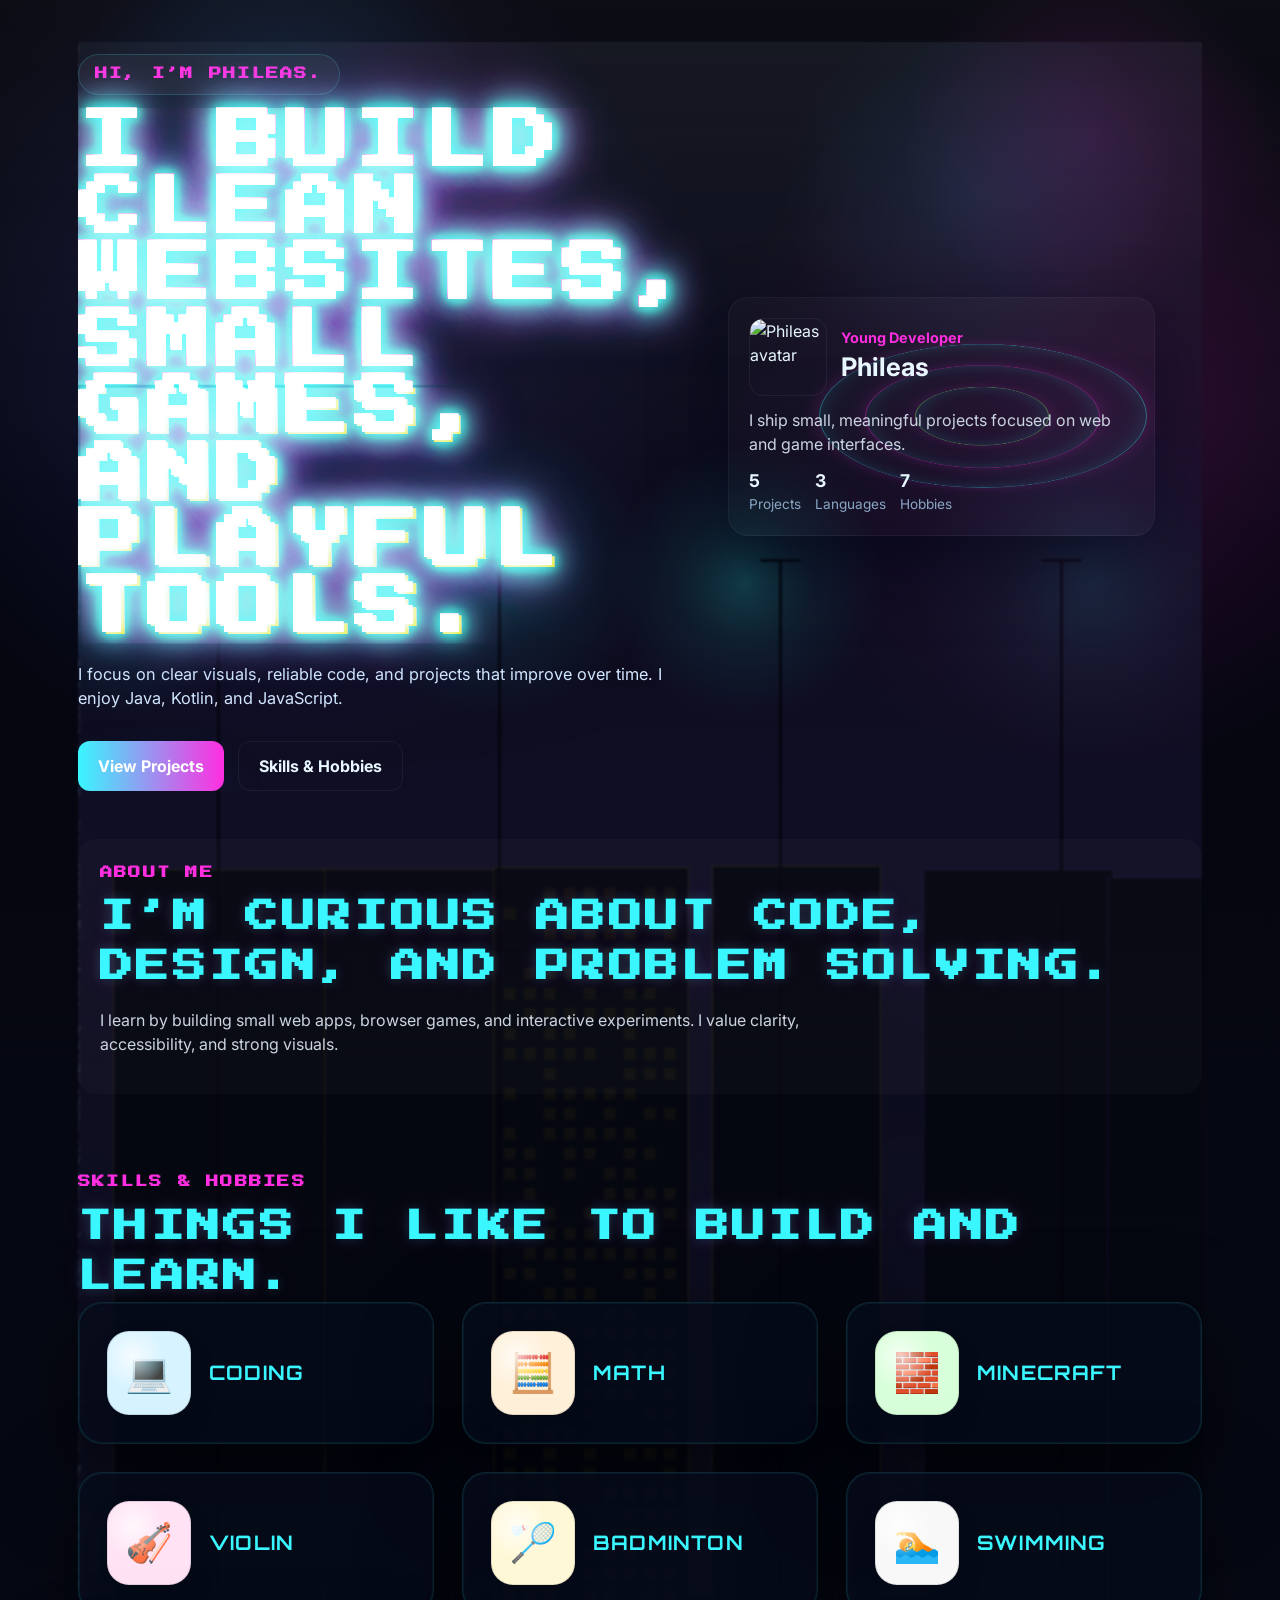
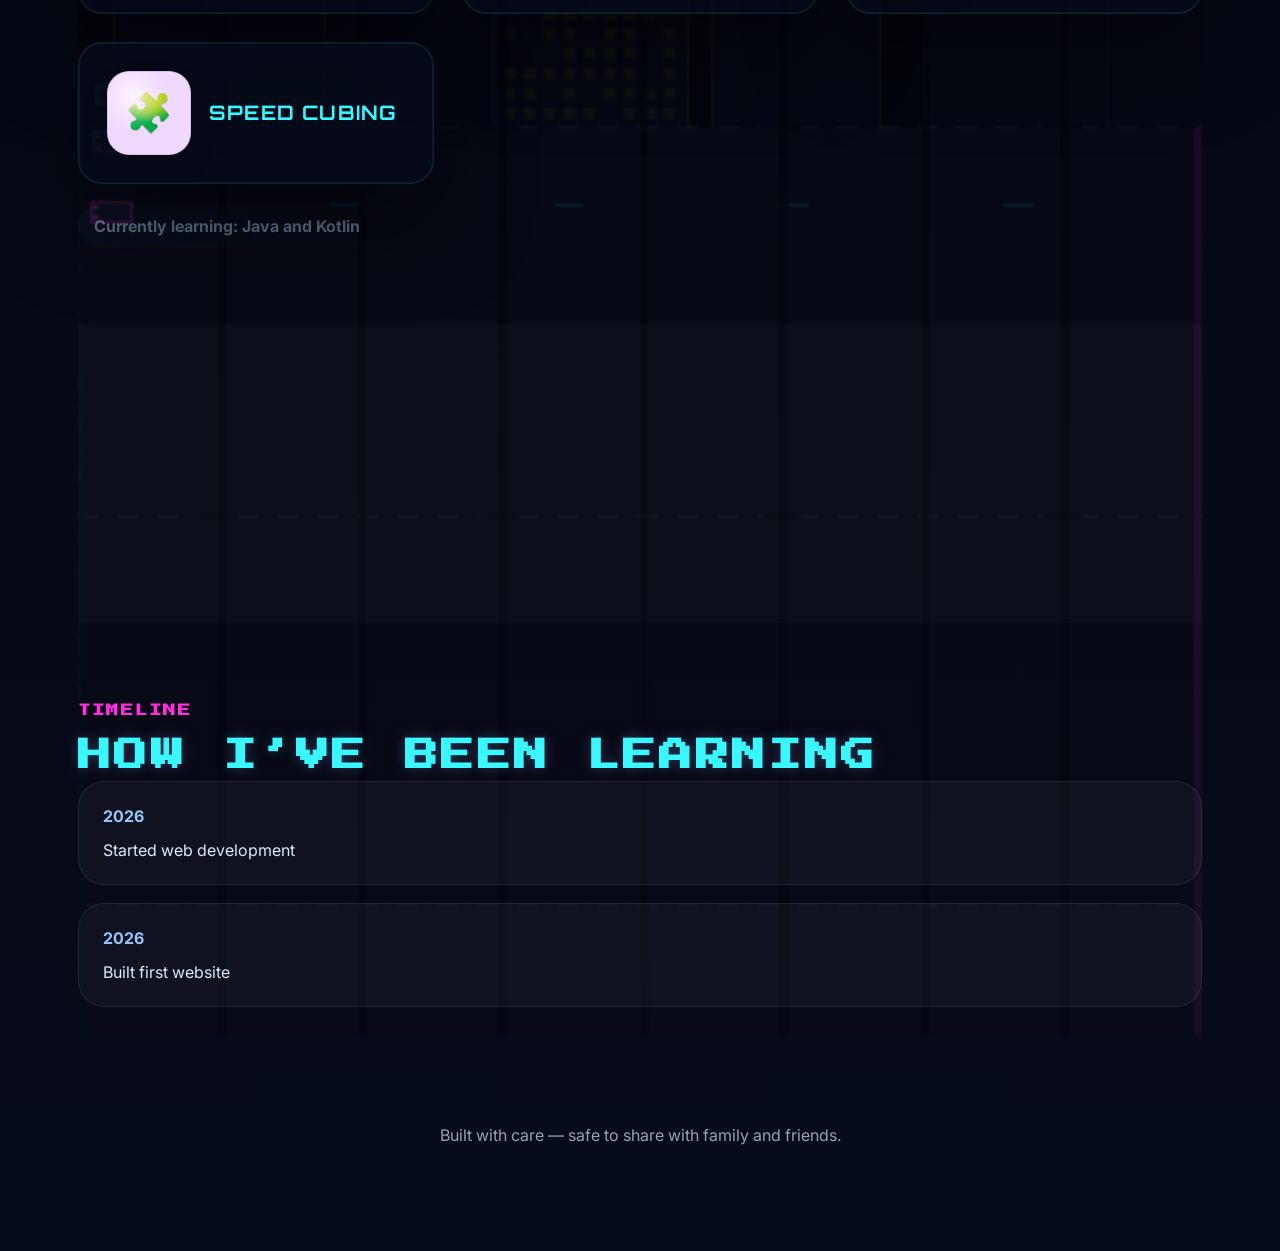
==== commit 7b40f2b8: "Add Casino Lotto game" ====
--- a/index.html
+++ b/index.html
@@ -121,16 +121,41 @@
             <span class="section-label">Projects</span>
             <h2>Selected work</h2>
           </div>
-          <div class="project-grid">
-            <article class="project-card">
-              <div class="project-body">
-                <h3>Personal Website</h3>
-                <p>A polished portfolio that shows projects, skills, and experiments.</p>
-              </div>
-              <div class="project-meta">HTML · CSS · JavaScript</div>
-              <a class="button button-secondary" href="#" aria-label="Open project">Open</a>
-            </article>
-          </div>
+<div class="project-grid">
+
+  <article class="project-card">
+    <div class="project-body">
+      <h3>Personal Website</h3>
+      <p>A polished portfolio that shows projects, skills, and experiments.</p>
+    </div>
+
+    <div class="project-meta">
+      HTML · CSS · JavaScript
+    </div>
+
+    <a class="button button-secondary" href="#">
+      Open
+    </a>
+  </article>
+
+  <article class="project-card">
+    <div class="project-body">
+      <h3>🎰 Casino Lotto</h3>
+      <p>
+        Try your luck in a neon casino and hit the jackpot.
+      </p>
+    </div>
+
+    <div class="project-meta">
+      JavaScript • Game
+    </div>
+
+    <a class="button button-secondary" href="lotto.html">
+      Open
+    </a>
+  </article>
+
+</div>
         </section>
 
         <section id="timeline" class="section">
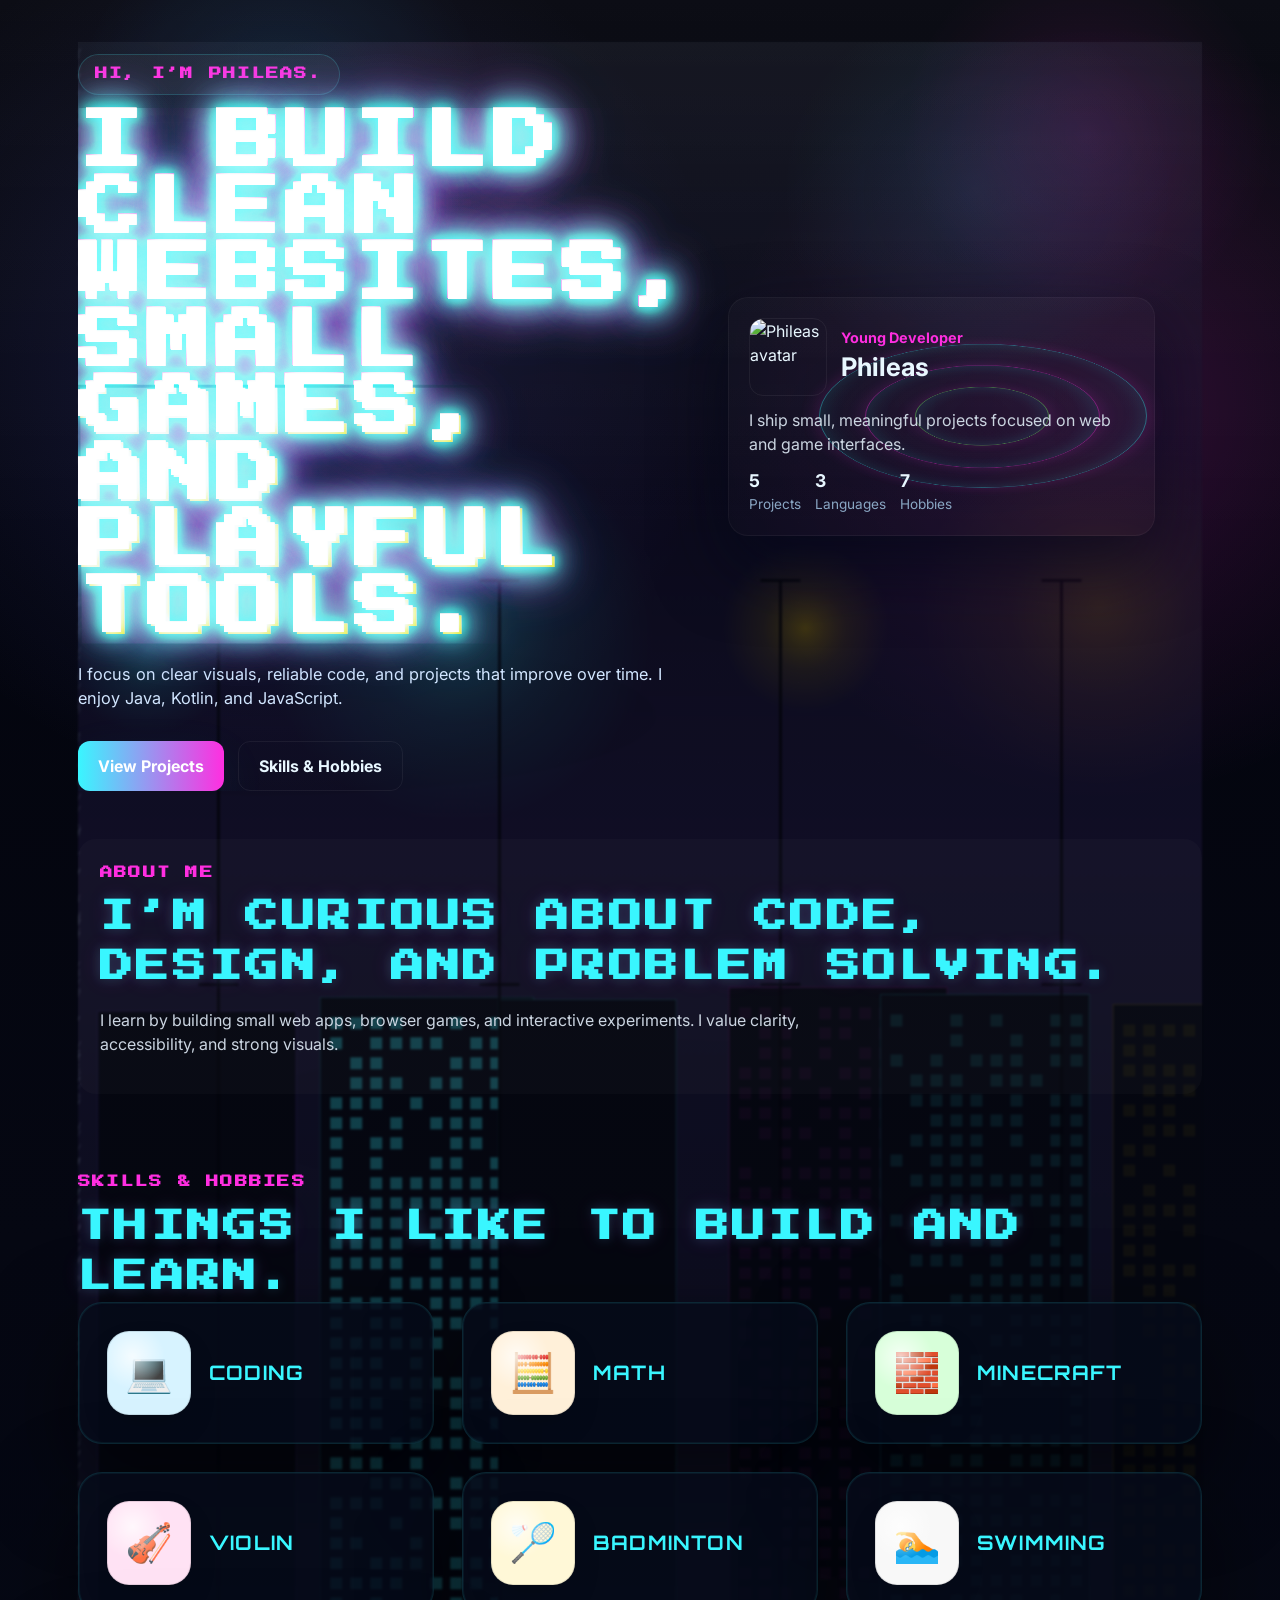
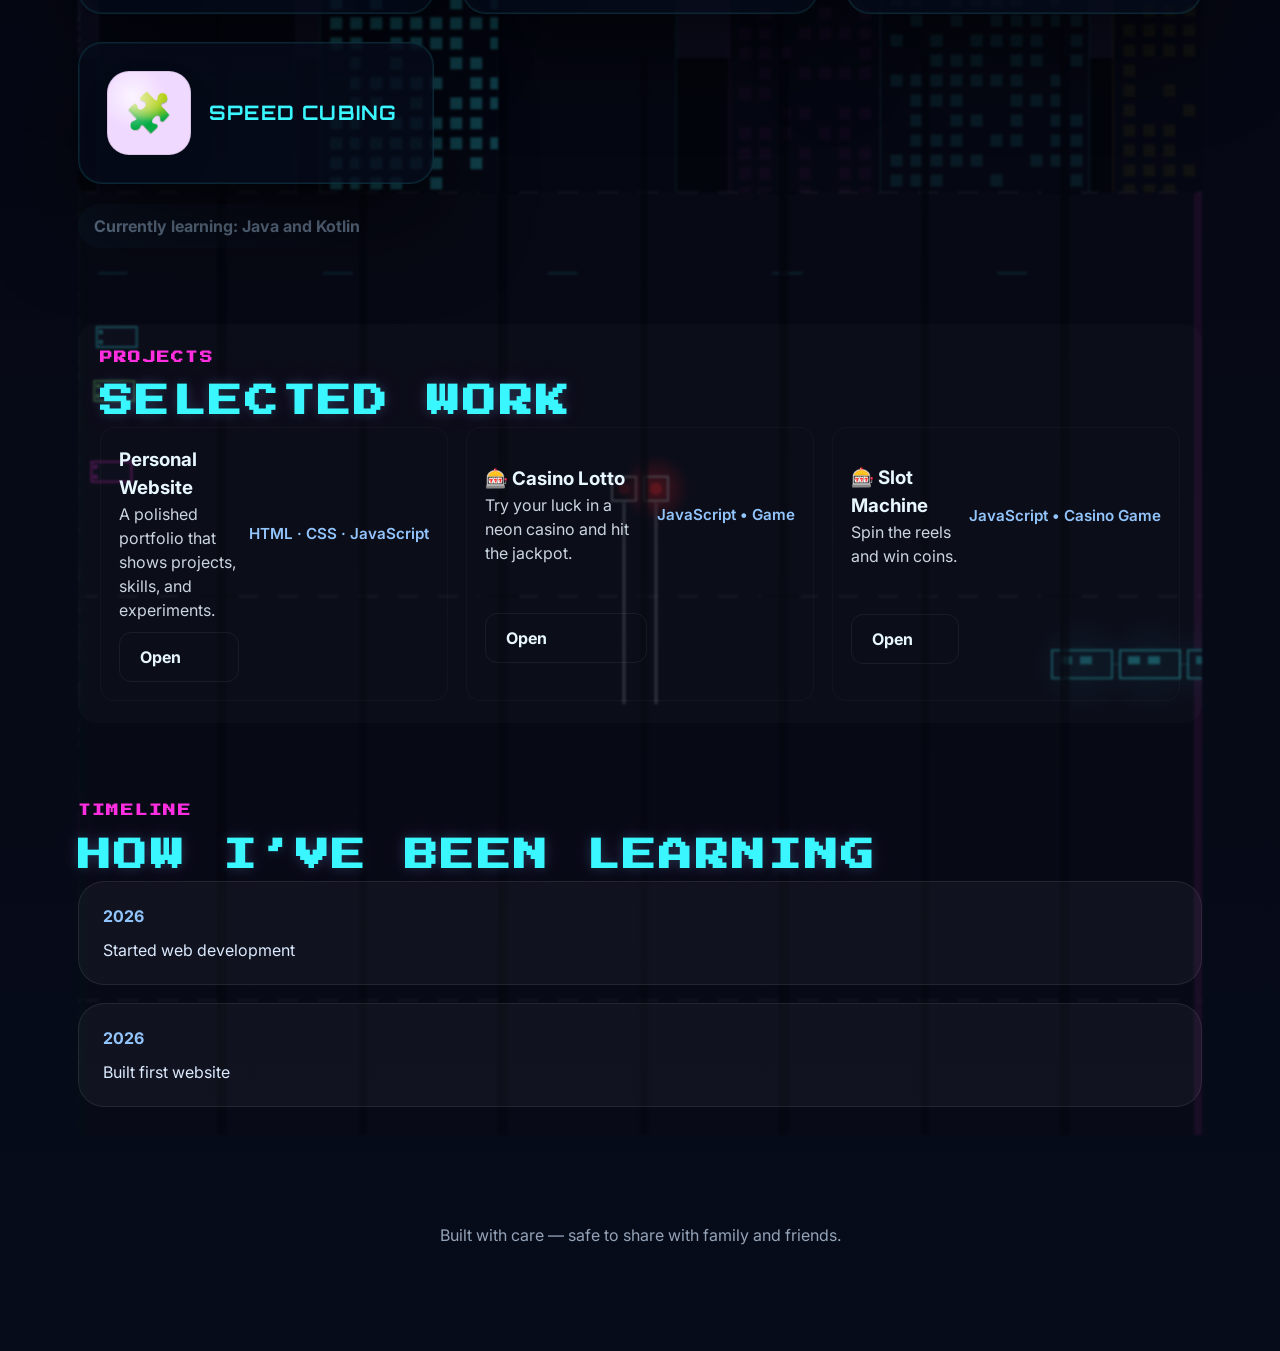
==== commit 2b14feb7: "Add slot machine card" ====
--- a/index.html
+++ b/index.html
@@ -155,6 +155,22 @@
     </a>
   </article>
 
+<article class="project-card">
+  <div class="project-body">
+    <h3>🎰 Slot Machine</h3>
+    <p>
+      Spin the reels and win coins.
+    </p>
+  </div>
+
+  <div class="project-meta">
+    JavaScript • Casino Game
+  </div>
+
+  <a class="button button-secondary" href="slotmachine.html">
+    Open
+  </a>
+</article>
 </div>
         </section>
 
